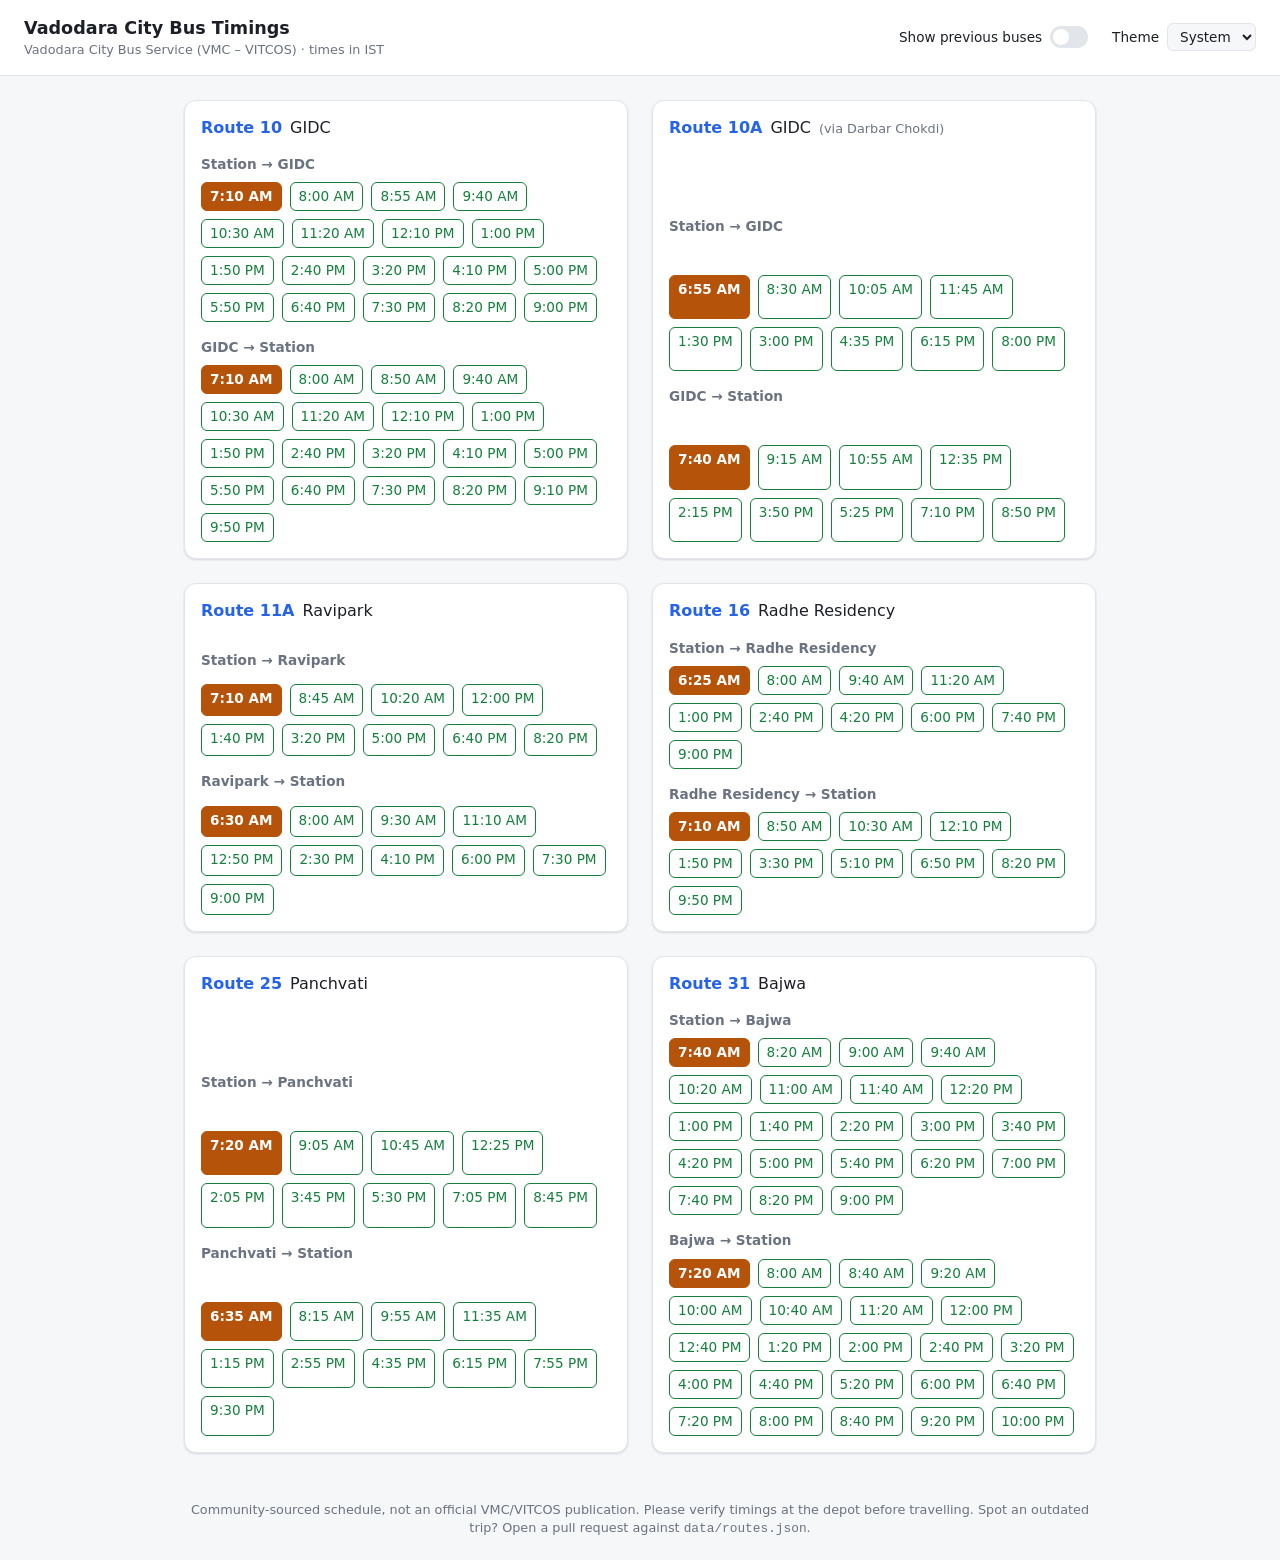
==== index.html @ 81b3dc47 "feat: add static Vadodara city bus timings site" ====
<!doctype html>
<html lang="en">
  <head>
    <meta charset="utf-8" />
    <meta name="viewport" content="width=device-width, initial-scale=1" />
    <title>Vadodara City Bus Timings</title>
    <link rel="stylesheet" href="css/variables.css" />
    <link rel="stylesheet" href="css/base.css" />
    <link rel="stylesheet" href="css/layout.css" />
    <link rel="stylesheet" href="css/route-card.css" />
    <link rel="stylesheet" href="css/controls.css" />
  </head>
  <body>
    <header class="page-header">
      <div>
        <h1 class="page-header__title">Vadodara City Bus Timings</h1>
        <p class="page-header__subtitle">Vadodara City Bus Service (VMC – VITCOS) · times in IST</p>
      </div>
      <div class="controls">
        <label class="control" for="show-previous-toggle">
          Show previous buses
          <span class="switch">
            <input type="checkbox" id="show-previous-toggle" />
            <span class="switch__track"></span>
          </span>
        </label>
        <label class="control" for="theme-select">
          Theme
          <select id="theme-select" class="theme-select">
            <option value="system">System</option>
            <option value="light">Light</option>
            <option value="dark">Dark</option>
          </select>
        </label>
      </div>
    </header>

    <main class="page-main">
      <div id="routes" class="routes-grid"></div>
    </main>

    <footer class="page-footer">
      Community-sourced schedule, not an official VMC/VITCOS publication. Please verify timings at the depot before
      travelling. Spot an outdated trip? Open a pull request against <code>data/routes.json</code>.
    </footer>

    <script type="module" src="js/app.js"></script>
  </body>
</html>
---- css/variables.css ----
:root {
  --color-bg: #f6f7f9;
  --color-surface: #ffffff;
  --color-border: #e2e5ea;
  --color-text: #1c1f26;
  --color-text-muted: #6b7280;
  --color-accent: #2563eb;
  --color-accent-contrast: #ffffff;
  --color-upcoming: #15803d;
  --color-current: #b45309;
  --color-past: #9ca3af;

  --radius-sm: 6px;
  --radius-md: 12px;
  --space-1: 4px;
  --space-2: 8px;
  --space-3: 16px;
  --space-4: 24px;
  --space-5: 32px;

  --shadow-card: 0 1px 2px rgba(16, 24, 40, 0.06), 0 1px 3px rgba(16, 24, 40, 0.08);
  color-scheme: light;
}

:root[data-theme="dark"] {
  --color-bg: #14161a;
  --color-surface: #1d2026;
  --color-border: #2c303a;
  --color-text: #e7e9ec;
  --color-text-muted: #9aa1ac;
  --color-accent: #5b8def;
  --color-accent-contrast: #0b1220;
  --color-upcoming: #4ade80;
  --color-current: #fbbf24;
  --color-past: #5b6270;

  --shadow-card: 0 1px 2px rgba(0, 0, 0, 0.4), 0 1px 3px rgba(0, 0, 0, 0.5);
  color-scheme: dark;
}

@media (prefers-color-scheme: dark) {
  :root:not([data-theme="light"]):not([data-theme="dark"]) {
    --color-bg: #14161a;
    --color-surface: #1d2026;
    --color-border: #2c303a;
    --color-text: #e7e9ec;
    --color-text-muted: #9aa1ac;
    --color-accent: #5b8def;
    --color-accent-contrast: #0b1220;
    --color-upcoming: #4ade80;
    --color-current: #fbbf24;
    --color-past: #5b6270;

    --shadow-card: 0 1px 2px rgba(0, 0, 0, 0.4), 0 1px 3px rgba(0, 0, 0, 0.5);
    color-scheme: dark;
  }
}
---- css/base.css ----
*,
*::before,
*::after {
  box-sizing: border-box;
}

html,
body {
  margin: 0;
  padding: 0;
}

body {
  background: var(--color-bg);
  color: var(--color-text);
  font-family: system-ui, -apple-system, "Segoe UI", Roboto, sans-serif;
  line-height: 1.4;
  transition: background-color 0.15s ease, color 0.15s ease;
}

h1,
h2,
h3 {
  margin: 0;
  font-weight: 600;
}

a {
  color: var(--color-accent);
}

button,
select {
  font: inherit;
  color: inherit;
}

table {
  border-collapse: collapse;
  width: 100%;
}
---- css/layout.css ----
.page-header {
  position: sticky;
  top: 0;
  z-index: 10;
  display: flex;
  align-items: center;
  justify-content: space-between;
  gap: var(--space-3);
  flex-wrap: wrap;
  padding: var(--space-3) var(--space-4);
  background: var(--color-surface);
  border-bottom: 1px solid var(--color-border);
}

.page-header__title {
  font-size: 1.1rem;
}

.page-header__subtitle {
  margin: 0;
  color: var(--color-text-muted);
  font-size: 0.8rem;
}

.page-main {
  max-width: 960px;
  margin: 0 auto;
  padding: var(--space-4);
  display: grid;
  gap: var(--space-4);
}

.page-footer {
  max-width: 960px;
  margin: 0 auto;
  padding: var(--space-4);
  color: var(--color-text-muted);
  font-size: 0.8rem;
  text-align: center;
}

.routes-grid {
  display: grid;
  gap: var(--space-4);
  grid-template-columns: repeat(auto-fit, minmax(320px, 1fr));
}
---- css/route-card.css ----
.route-card {
  background: var(--color-surface);
  border: 1px solid var(--color-border);
  border-radius: var(--radius-md);
  box-shadow: var(--shadow-card);
  padding: var(--space-3);
  display: grid;
  gap: var(--space-3);
}

.route-card__heading {
  display: flex;
  align-items: baseline;
  gap: var(--space-2);
  flex-wrap: wrap;
}

.route-card__number {
  font-size: 1rem;
  font-weight: 700;
  color: var(--color-accent);
}

.route-card__note {
  color: var(--color-text-muted);
  font-size: 0.8rem;
}

.direction {
  display: grid;
  gap: var(--space-2);
}

.direction__label {
  font-size: 0.85rem;
  font-weight: 600;
  color: var(--color-text-muted);
}

.time-list {
  display: flex;
  flex-wrap: wrap;
  gap: var(--space-2);
}

.time-chip {
  border: 1px solid var(--color-border);
  border-radius: var(--radius-sm);
  padding: var(--space-1) var(--space-2);
  font-size: 0.85rem;
  font-variant-numeric: tabular-nums;
}

.time-chip--upcoming {
  border-color: var(--color-upcoming);
  color: var(--color-upcoming);
}

.time-chip--current {
  background: var(--color-current);
  border-color: var(--color-current);
  color: var(--color-accent-contrast);
  font-weight: 600;
}

.time-chip--past {
  color: var(--color-past);
  text-decoration: line-through;
}

.direction__empty {
  color: var(--color-text-muted);
  font-size: 0.85rem;
  font-style: italic;
}
---- css/controls.css ----
.controls {
  display: flex;
  align-items: center;
  gap: var(--space-4);
  flex-wrap: wrap;
}

.control {
  display: flex;
  align-items: center;
  gap: var(--space-2);
  font-size: 0.85rem;
}

.theme-select {
  background: var(--color-bg);
  border: 1px solid var(--color-border);
  border-radius: var(--radius-sm);
  padding: var(--space-1) var(--space-2);
}

.switch {
  position: relative;
  display: inline-block;
  width: 38px;
  height: 22px;
  flex-shrink: 0;
}

.switch input {
  opacity: 0;
  width: 0;
  height: 0;
}

.switch__track {
  position: absolute;
  inset: 0;
  background: var(--color-border);
  border-radius: 999px;
  cursor: pointer;
  transition: background-color 0.15s ease;
}

.switch__track::before {
  content: "";
  position: absolute;
  left: 3px;
  top: 3px;
  width: 16px;
  height: 16px;
  background: var(--color-surface);
  border-radius: 50%;
  transition: transform 0.15s ease;
}

.switch input:checked + .switch__track {
  background: var(--color-accent);
}

.switch input:checked + .switch__track::before {
  transform: translateX(16px);
}
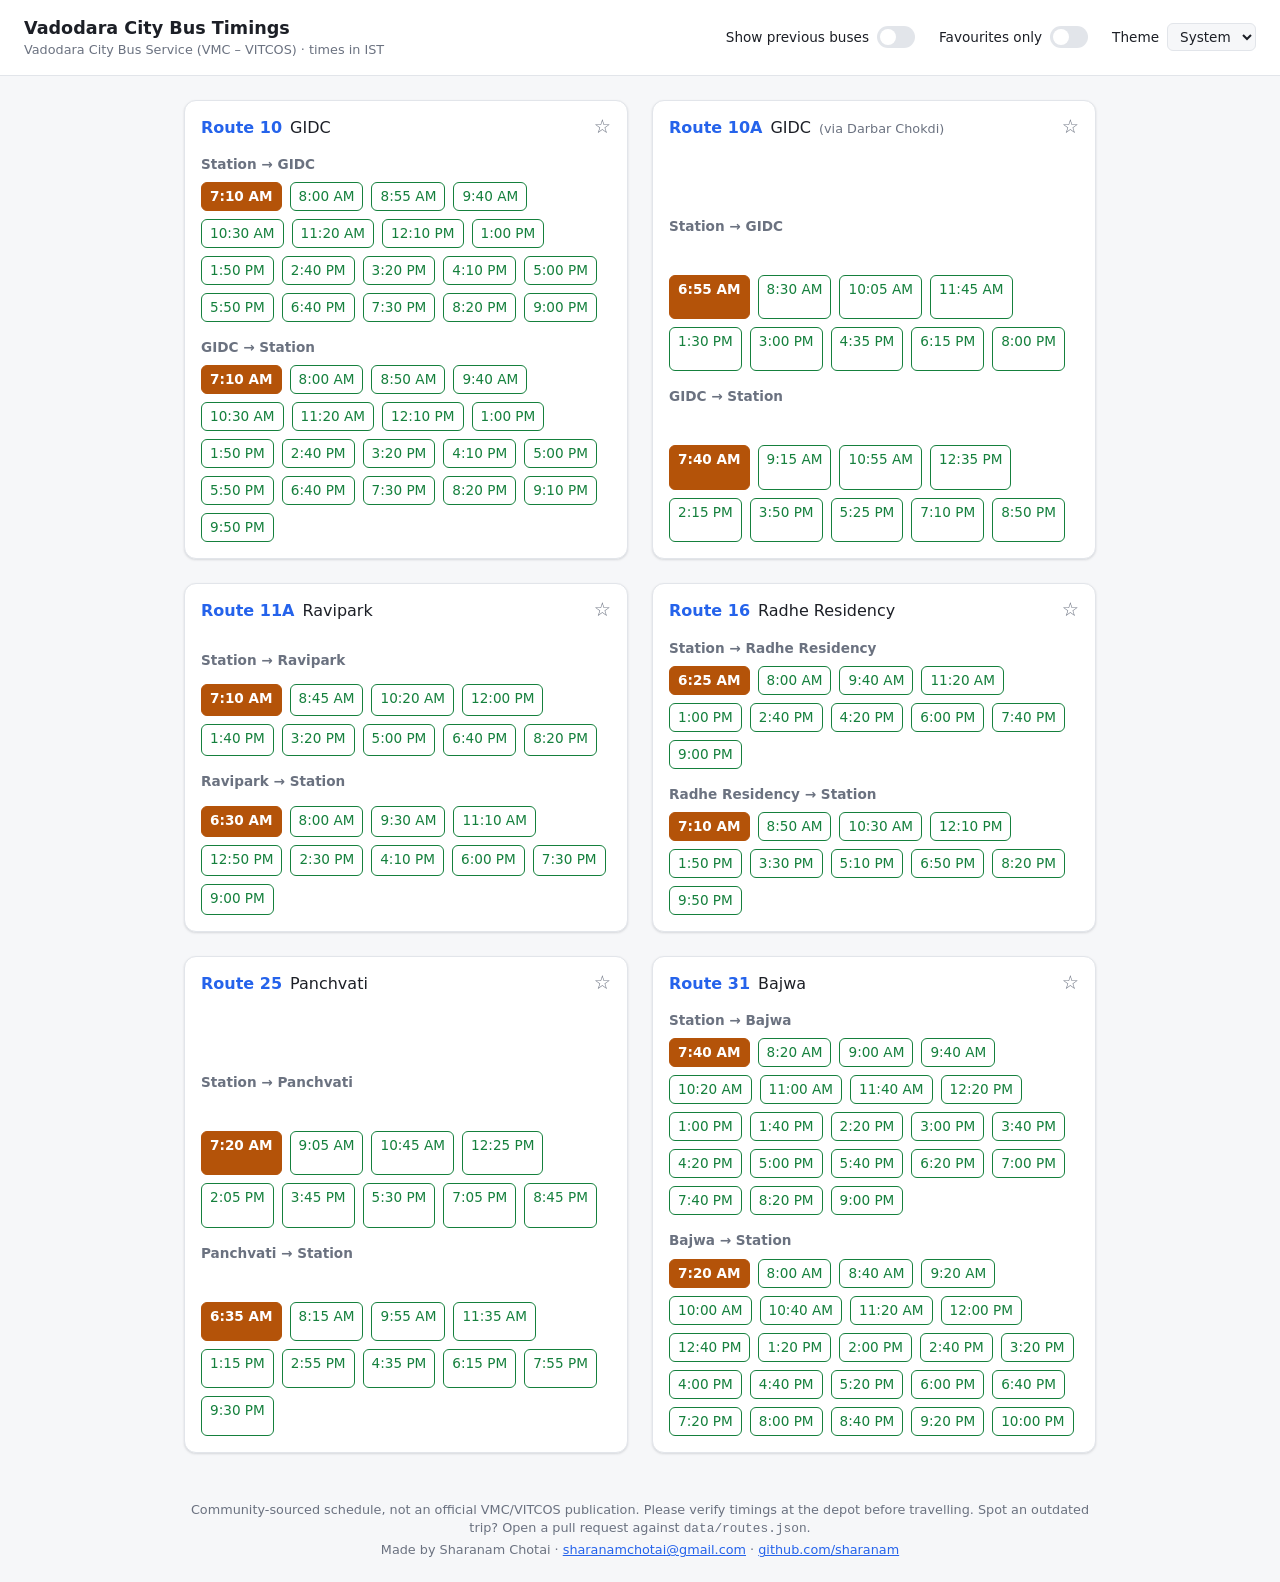
==== commit 610b1b87: "feat: add route favouriting and live bus-time tooltips - Star routes as favourites and filter to fav" ====
--- a/index.html
+++ b/index.html
@@ -24,6 +24,13 @@
             <span class="switch__track"></span>
           </span>
         </label>
+        <label class="control" for="show-favourites-toggle">
+          Favourites only
+          <span class="switch">
+            <input type="checkbox" id="show-favourites-toggle" />
+            <span class="switch__track"></span>
+          </span>
+        </label>
         <label class="control" for="theme-select">
           Theme
           <select id="theme-select" class="theme-select">
@@ -40,8 +47,15 @@
     </main>
 
     <footer class="page-footer">
-      Community-sourced schedule, not an official VMC/VITCOS publication. Please verify timings at the depot before
-      travelling. Spot an outdated trip? Open a pull request against <code>data/routes.json</code>.
+      <p>
+        Community-sourced schedule, not an official VMC/VITCOS publication. Please verify timings at the depot before
+        travelling. Spot an outdated trip? Open a pull request against <code>data/routes.json</code>.
+      </p>
+      <p>
+        Made by Sharanam Chotai ·
+        <a href="mailto:sharanamchotai@gmail.com">sharanamchotai@gmail.com</a> ·
+        <a href="https://github.com/sharanam" target="_blank" rel="noopener">github.com/sharanam</a>
+      </p>
     </footer>
 
     <script type="module" src="js/app.js"></script>
--- a/css/layout.css
+++ b/css/layout.css
@@ -39,6 +39,14 @@
   text-align: center;
 }
 
+.page-footer p {
+  margin: 0 0 var(--space-1);
+}
+
+.page-footer p:last-child {
+  margin-bottom: 0;
+}
+
 .routes-grid {
   display: grid;
   gap: var(--space-4);
--- a/css/route-card.css
+++ b/css/route-card.css
@@ -26,6 +26,21 @@
   font-size: 0.8rem;
 }
 
+.star-toggle {
+  margin-left: auto;
+  background: none;
+  border: none;
+  cursor: pointer;
+  font-size: 1.2rem;
+  line-height: 1;
+  padding: 0;
+  color: var(--color-text-muted);
+}
+
+.star-toggle--active {
+  color: var(--color-current);
+}
+
 .direction {
   display: grid;
   gap: var(--space-2);
@@ -44,11 +59,39 @@
 }
 
 .time-chip {
+  position: relative;
+  display: inline-block;
   border: 1px solid var(--color-border);
   border-radius: var(--radius-sm);
   padding: var(--space-1) var(--space-2);
   font-size: 0.85rem;
   font-variant-numeric: tabular-nums;
+  cursor: default;
+}
+
+.time-chip__tooltip {
+  position: absolute;
+  bottom: calc(100% + var(--space-1));
+  left: 50%;
+  transform: translateX(-50%);
+  background: var(--color-text);
+  color: var(--color-bg);
+  padding: var(--space-1) var(--space-2);
+  border-radius: var(--radius-sm);
+  font-size: 0.75rem;
+  white-space: nowrap;
+  opacity: 0;
+  visibility: hidden;
+  transition: opacity 0.1s ease;
+  pointer-events: none;
+  z-index: 1;
+}
+
+.time-chip:hover .time-chip__tooltip,
+.time-chip:focus .time-chip__tooltip,
+.time-chip:focus-visible .time-chip__tooltip {
+  opacity: 1;
+  visibility: visible;
 }
 
 .time-chip--upcoming {
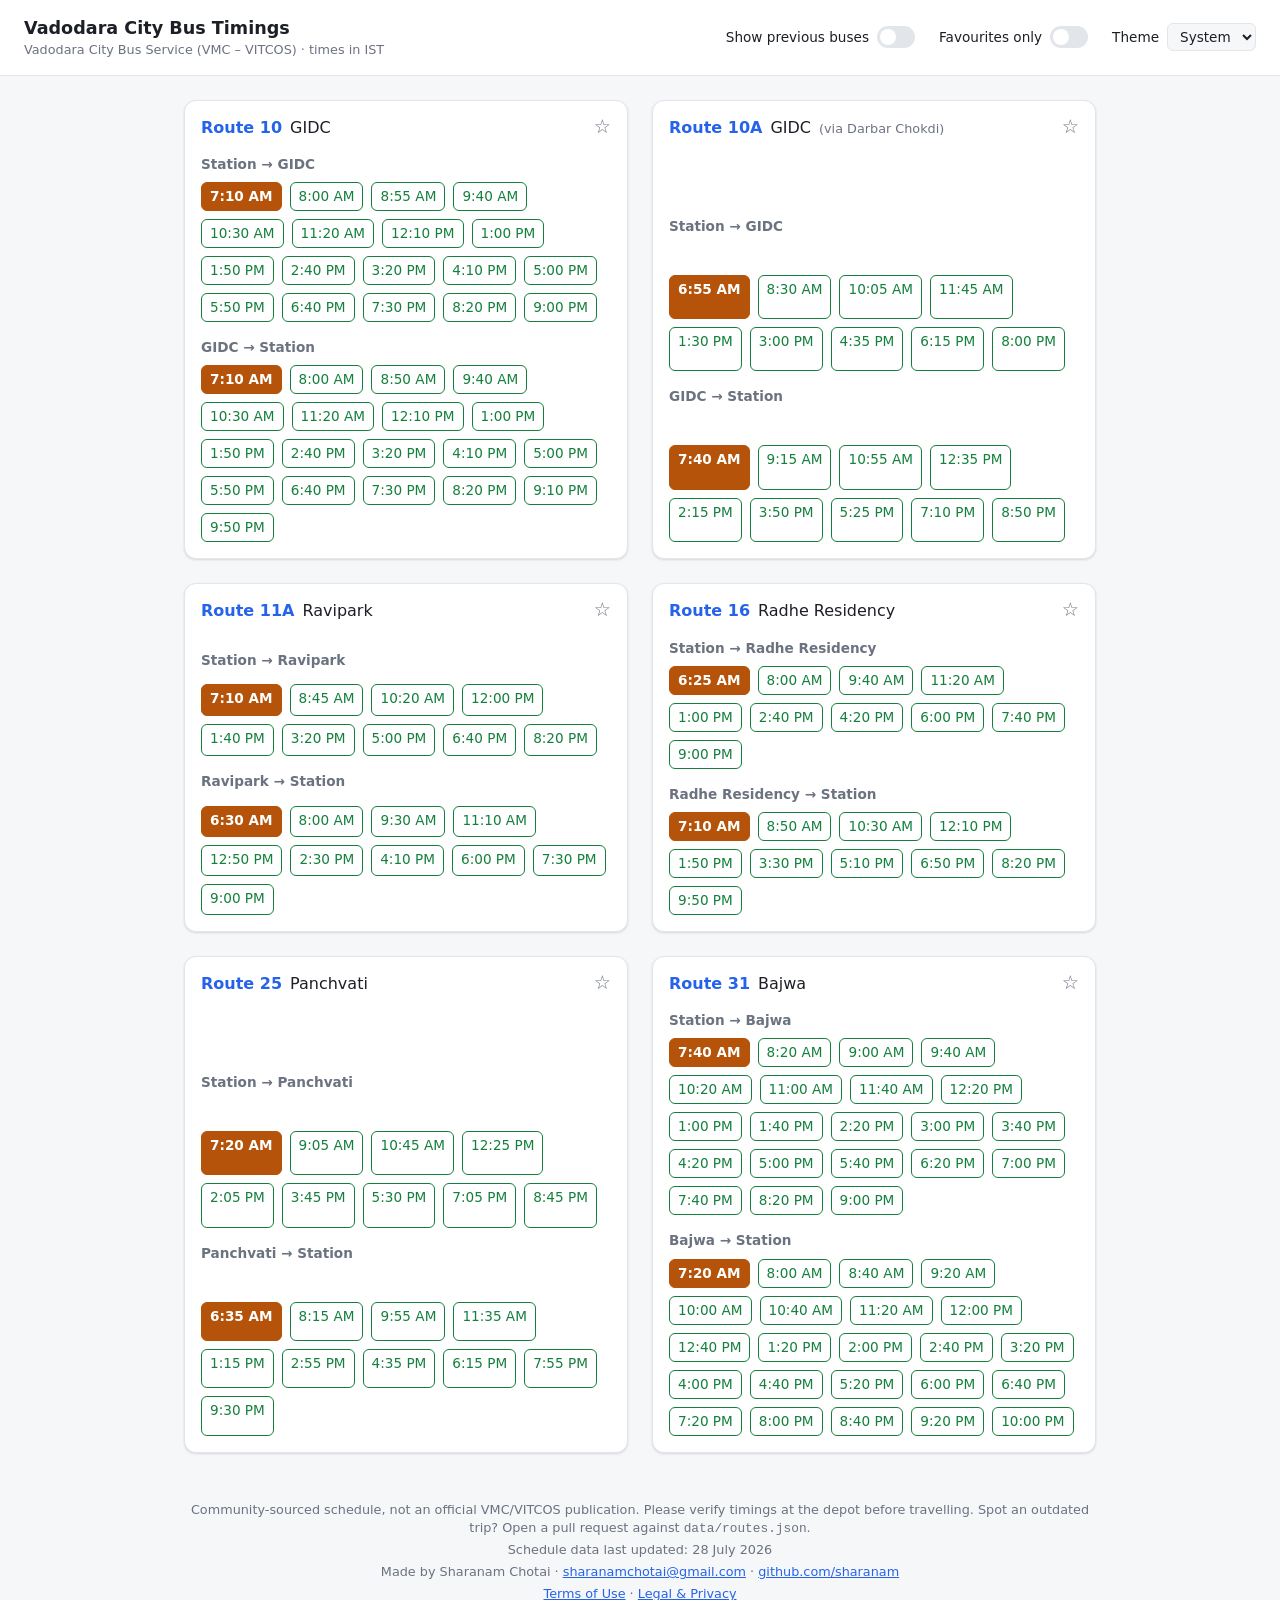
==== commit 92843a01: "feat: wire mobile toast, last-updated date, and legal pages - Tap on touch devices now shows a toast" ====
--- a/index.html
+++ b/index.html
@@ -9,6 +9,7 @@
     <link rel="stylesheet" href="css/layout.css" />
     <link rel="stylesheet" href="css/route-card.css" />
     <link rel="stylesheet" href="css/controls.css" />
+    <link rel="stylesheet" href="css/toast.css" />
   </head>
   <body>
     <header class="page-header">
@@ -51,10 +52,14 @@
         Community-sourced schedule, not an official VMC/VITCOS publication. Please verify timings at the depot before
         travelling. Spot an outdated trip? Open a pull request against <code>data/routes.json</code>.
       </p>
+      <p id="last-updated"></p>
       <p>
         Made by Sharanam Chotai ·
         <a href="mailto:sharanamchotai@gmail.com">sharanamchotai@gmail.com</a> ·
         <a href="https://github.com/sharanam" target="_blank" rel="noopener">github.com/sharanam</a>
+      </p>
+      <p>
+        <a href="terms.html">Terms of Use</a> · <a href="privacy.html">Legal &amp; Privacy</a>
       </p>
     </footer>
 
--- a/css/toast.css
+++ b/css/toast.css
@@ -0,0 +1,16 @@
+.toast {
+  position: fixed;
+  top: var(--space-3);
+  left: 50%;
+  transform: translateX(-50%);
+  z-index: 100;
+  background: var(--color-text);
+  color: var(--color-bg);
+  padding: var(--space-2) var(--space-3);
+  border-radius: var(--radius-md);
+  font-size: 0.85rem;
+  box-shadow: var(--shadow-card);
+  pointer-events: none;
+  max-width: calc(100vw - var(--space-4) * 2);
+  text-align: center;
+}
